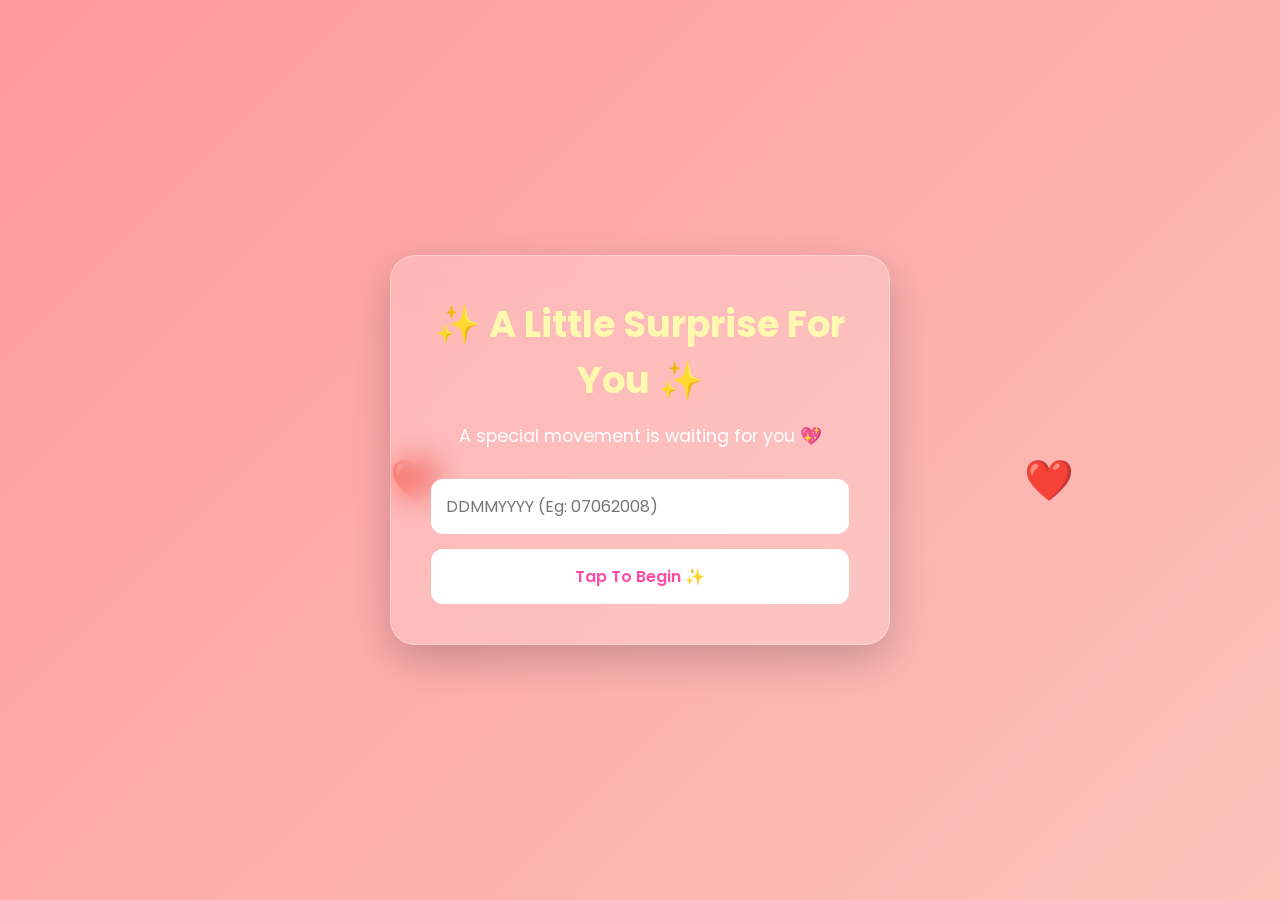
==== index.html @ 36c6bcce "Birthday surprise website" ====
<!DOCTYPE html>
<html lang="en">
<head>
    <meta charset="UTF-8">
    <meta name="viewport" content="width=device-width, initial-scale=1.0">
    <title>Birthday Surprise ❤️</title>

    <link rel="stylesheet" href="style.css">

    <link href="https://fonts.googleapis.com/css2?family=Poppins:wght@300;400;600;700&display=swap" rel="stylesheet">
</head>
<script>

const photos=[

"images/photo1.jpg",
"images/photo2.jpg",
"images/photo3.jpg",
"images/photo4.jpg",
"images/photo5.jpg",
"images/photo6.jpg",
"images/photo7.jpg",
"images/photo8.jpg"

];

const captions=[

"One of my favourite memories ❤️",
"Your smile is beautiful ✨",
"Another special moment 🌸",
"Always memorable 💖",
"Thank you for these memories 🌷",
"Happiness captured 📸",
"One more unforgettable moment ❤️",
"The journey continues ✨"

];

let current=0;

function changePhoto(){

current++;

if(current>=photos.length){
current=0;
}

document.getElementById("slideImage")
.src=photos[current];

document.getElementById("caption")
.innerText=captions[current];

}

setInterval(changePhoto,3000);

</script>
<body>

    <div class="hearts"></div>

    <div class="container">

        <h1 class="birthday-title">
            
            <span class="name">✨ A Little Surprise For You ✨</span>
            
        </h1>

        <p class="subtitle">
            A special movement  is waiting for you 💖
        </p>

        <div class="password-box">

            <input
              type="password"
              id="password"
             placeholder="DDMMYYYY (Eg: 07062008)">

            <button onclick="checkPassword()">
                Tap To Begin ✨
            </button>

        </div>

    </div>

<script src="script.js"></script>
</body>
</html>
---- style.css ----
*{
    margin:0;
    padding:0;
    box-sizing:border-box;
    font-family:'Poppins',sans-serif;
}

body{
    height:100vh;
    overflow:hidden;

    display:flex;
    justify-content:center;
    align-items:center;

    background:linear-gradient(
        135deg,
        #ff9a9e,
        #fad0c4,
        #fbc2eb,
        #a18cd1
    );

    background-size:400% 400%;

    animation:bgMove 10s ease infinite;
}

@keyframes bgMove{
    0%{background-position:0% 50%;}
    50%{background-position:100% 50%;}
    100%{background-position:0% 50%;}
}

.container{
    width:90%;
    max-width:500px;

    text-align:center;

    padding:40px;

    border-radius:25px;

    backdrop-filter:blur(15px);

    background:rgba(255,255,255,0.2);

    border:1px solid rgba(255,255,255,0.3);

    box-shadow:0 15px 40px rgba(0,0,0,0.2);
}

.birthday-title{
    font-size:3rem;
    color:white;
    animation:bounce 2s infinite;
}

.name{
    display:block;
    color:#fff9b0;
    font-size:2.3rem;
}

.subtitle{
    margin-top:15px;
    color:white;
    font-size:1.1rem;
}

.password-box{
    margin-top:30px;
}

input{
    width:100%;
    padding:15px;

    border:none;

    border-radius:12px;

    outline:none;

    font-size:1rem;
}

button{
    margin-top:15px;

    width:100%;

    padding:15px;

    border:none;

    border-radius:12px;

    background:white;

    color:#ff4da6;

    font-size:1rem;

    font-weight:600;

    cursor:pointer;

    transition:0.3s;
}

button:hover{
    transform:scale(1.05);
}

@keyframes bounce{
    0%,100%{
        transform:translateY(0);
    }
    50%{
        transform:translateY(-12px);
    }
}

/* Floating Hearts */

.hearts::before,
.hearts::after{
    content:"❤️";
    position:absolute;
    font-size:40px;

    animation:floatHeart 8s linear infinite;
}

.hearts::after{
    left:80%;
    animation-delay:3s;
}

@keyframes floatHeart{
    from{
        transform:translateY(100vh);
        opacity:1;
    }

    to{
        transform:translateY(-100px);
        opacity:0;
    }
}/* ========================= */
/* MOBILE RESPONSIVE DESIGN */
/* ========================= */

@media screen and (max-width:768px){

body{
overflow-x:hidden;
overflow-y:auto;
padding:15px;
}

/* Welcome Page */

.container{
width:95%;
max-width:95%;
padding:25px;
}

.birthday-title{
font-size:2rem;
}

.name{
font-size:1.8rem;
}

.subtitle{
font-size:1rem;
}

input{
font-size:16px;
padding:14px;
}

button{
font-size:16px;
padding:14px;
}

/* Gallery Page */

.gallery{
width:100%;
padding:10px;
}

.gallery h1{
font-size:2rem;
}

.slideshow img{
width:95%;
max-width:350px;
height:auto;
}

/* Collage Page */

.left-top,
.right-top,
.left-bottom,
.right-bottom{

position:relative;

top:auto;
left:auto;
right:auto;
bottom:auto;

margin:20px auto;

transform:none !important;
}

.photo{
margin:15px auto;
}

.photo img{
max-width:180px;
height:auto;
}

.main-photo img,
#slideImage{
width:95%;
max-width:350px;
height:auto;
}

/* Heart Surprise */

.big-heart{
font-size:70px;
}

.surprise-text{
font-size:22px;
padding:10px;
}

.next-surprise{
margin-top:30px;
margin-bottom:50px;
}

/* Text */

h1{
font-size:2rem;
}

h2{
font-size:1.5rem;
}

p{
font-size:1rem;
}

}
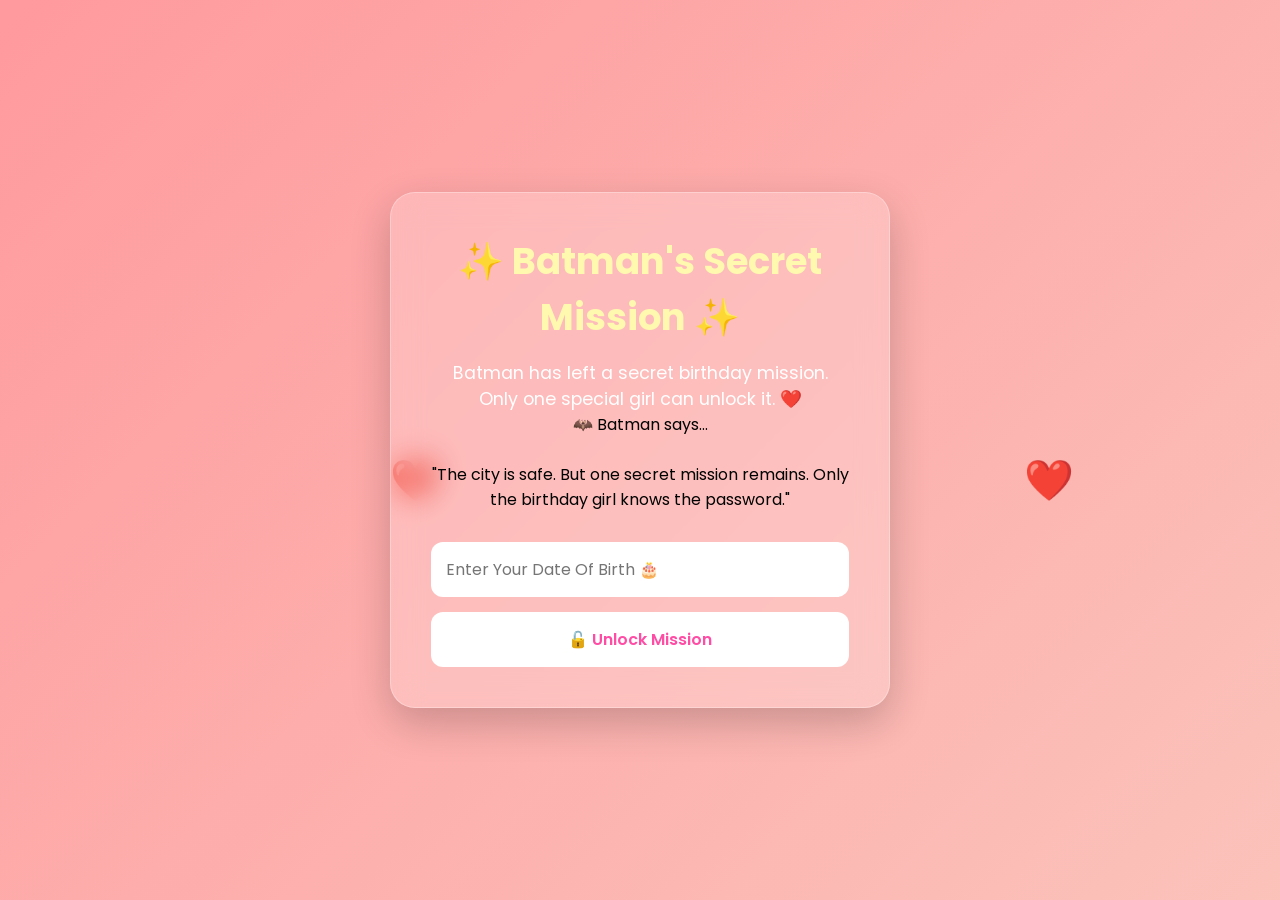
==== commit 5f2d894b: "Added Batman intro and updated birthday website" ====
--- a/index.html
+++ b/index.html
@@ -66,23 +66,36 @@
 
         <h1 class="birthday-title">
             
-            <span class="name">✨ A Little Surprise For You ✨</span>
+            <span class="name">✨ Batman's Secret Mission ✨</span>
             
         </h1>
 
-        <p class="subtitle">
-            A special movement  is waiting for you 💖
-        </p>
+          <p class="subtitle">
+          Batman has left a secret birthday mission.
+          Only one special girl can unlock it. ❤️
+         </p>
+          <div class="batman-message">
 
-        <div class="password-box">
+            🦇 Batman says...
+
+         <br><br>
+
+          "The city is safe.
+
+           But one secret mission remains.
+ 
+          Only the birthday girl knows the password."
+
+          </div>
+         <div class="password-box">
 
             <input
               type="password"
               id="password"
-             placeholder="DDMMYYYY (Eg: 07062008)">
+             placeholder="Enter Your Date Of Birth 🎂">
 
             <button onclick="checkPassword()">
-                Tap To Begin ✨
+                🔓 Unlock Mission
             </button>
 
         </div>
--- a/style.css
+++ b/style.css
@@ -162,7 +162,31 @@
 }
 
 /* Welcome Page */
-
+.batman-message{
+
+margin:20px auto;
+
+max-width:500px;
+
+padding:20px;
+
+background:rgba(0,0,0,.25);
+
+backdrop-filter:blur(10px);
+
+border-radius:15px;
+
+color:white;
+
+font-size:18px;
+
+line-height:1.7;
+
+text-align:center;
+
+box-shadow:0 0 20px rgba(0,0,0,.2);
+
+}
 .container{
 width:95%;
 max-width:95%;
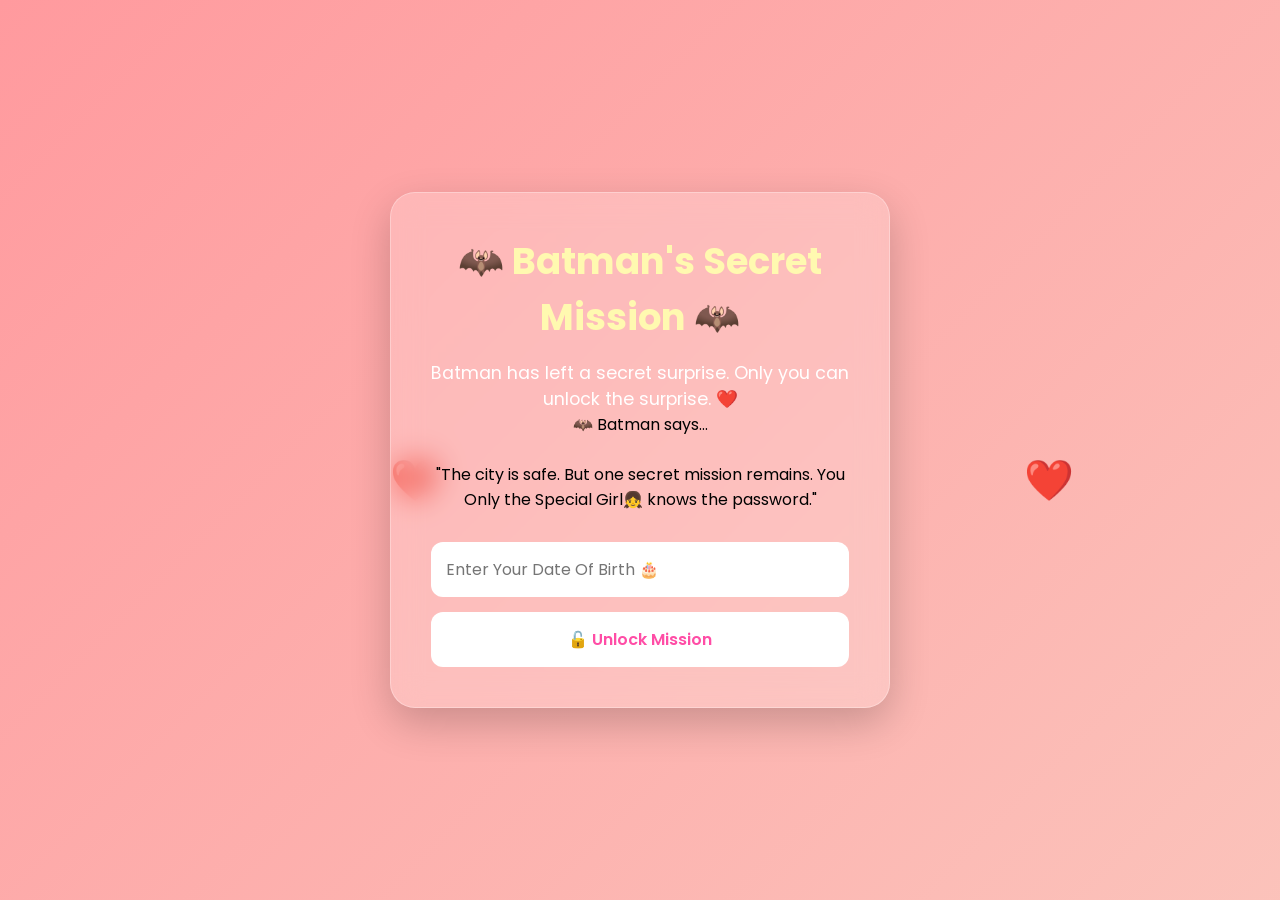
==== commit c9d2b123: "Updated Batman message and password page" ====
--- a/index.html
+++ b/index.html
@@ -66,13 +66,13 @@
 
         <h1 class="birthday-title">
             
-            <span class="name">✨ Batman's Secret Mission ✨</span>
+            <span class="name">🦇 Batman's Secret Mission 🦇</span>
             
         </h1>
 
           <p class="subtitle">
-          Batman has left a secret birthday mission.
-          Only one special girl can unlock it. ❤️
+          Batman has left a secret surprise.
+          Only you can unlock the surprise. ❤️
          </p>
           <div class="batman-message">
 
@@ -84,7 +84,7 @@
 
            But one secret mission remains.
  
-          Only the birthday girl knows the password."
+          You Only the Special Girl👧 knows the password."
 
           </div>
          <div class="password-box">
